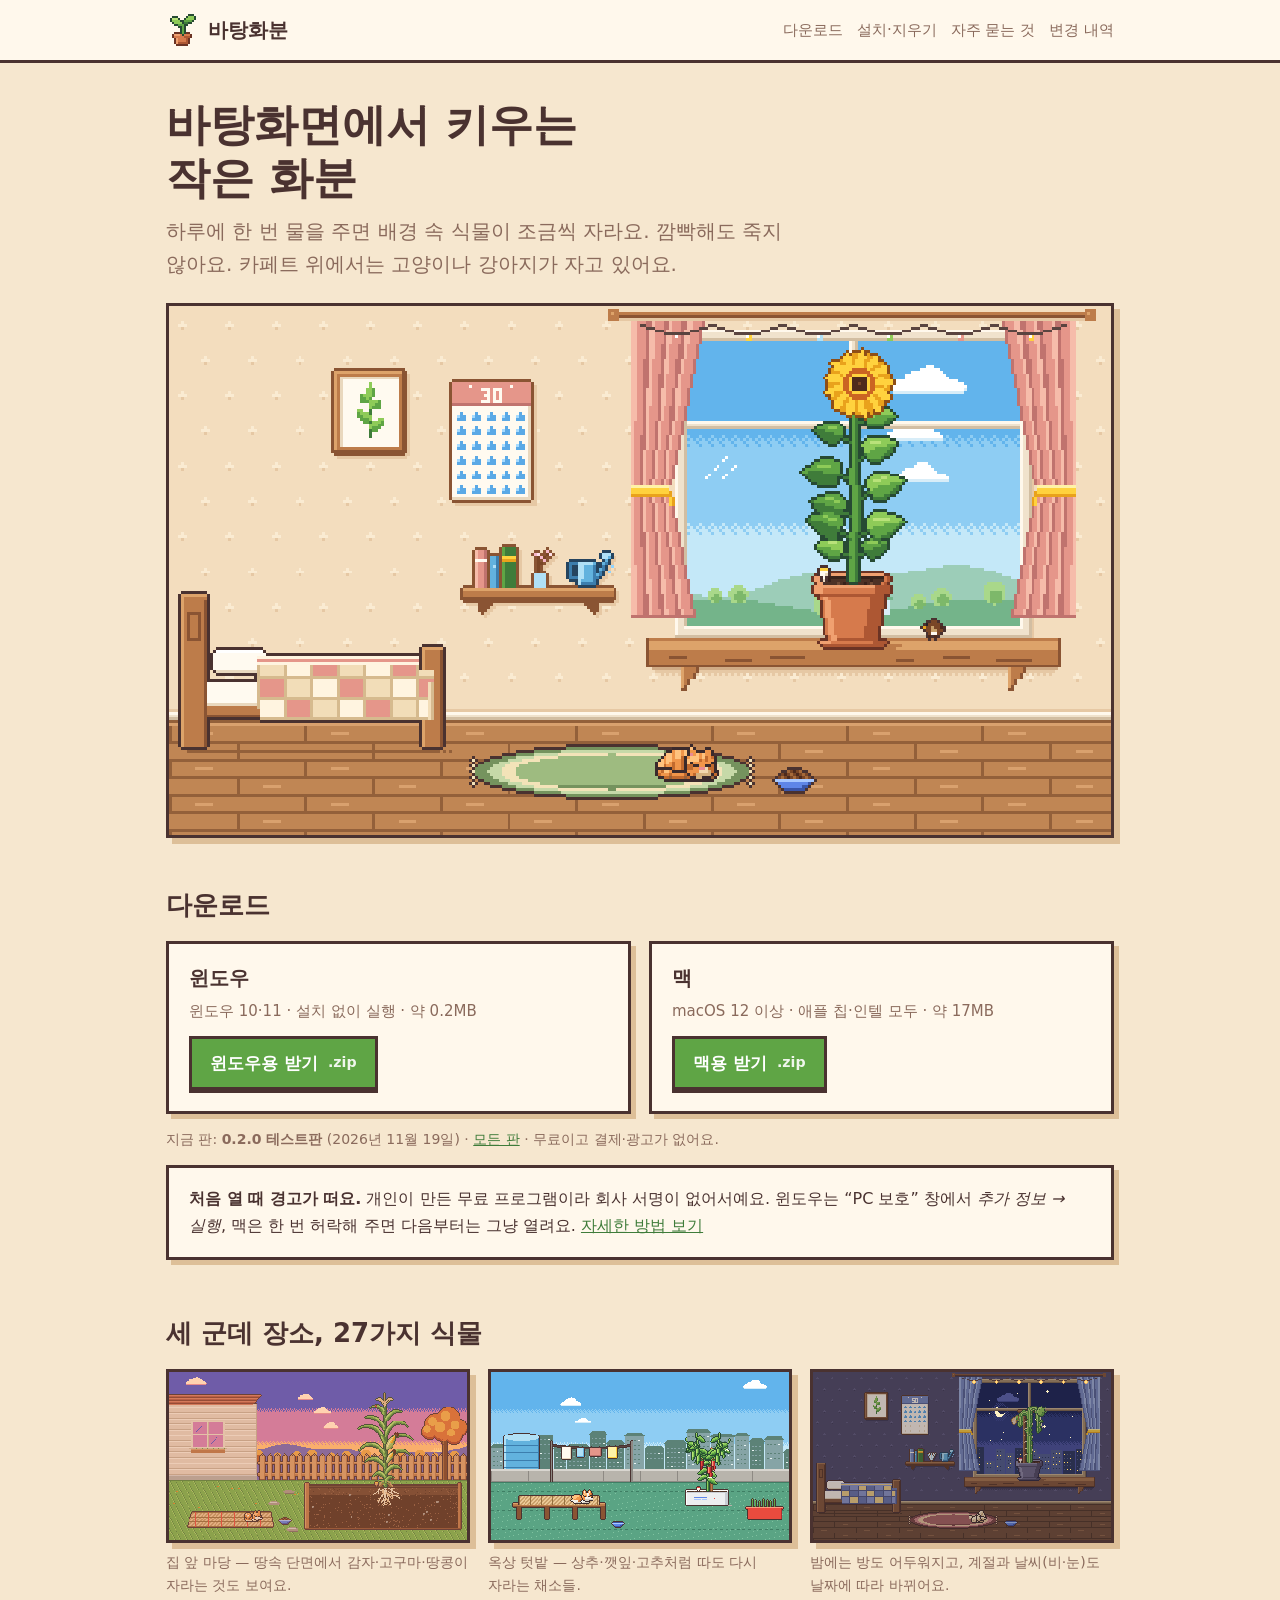
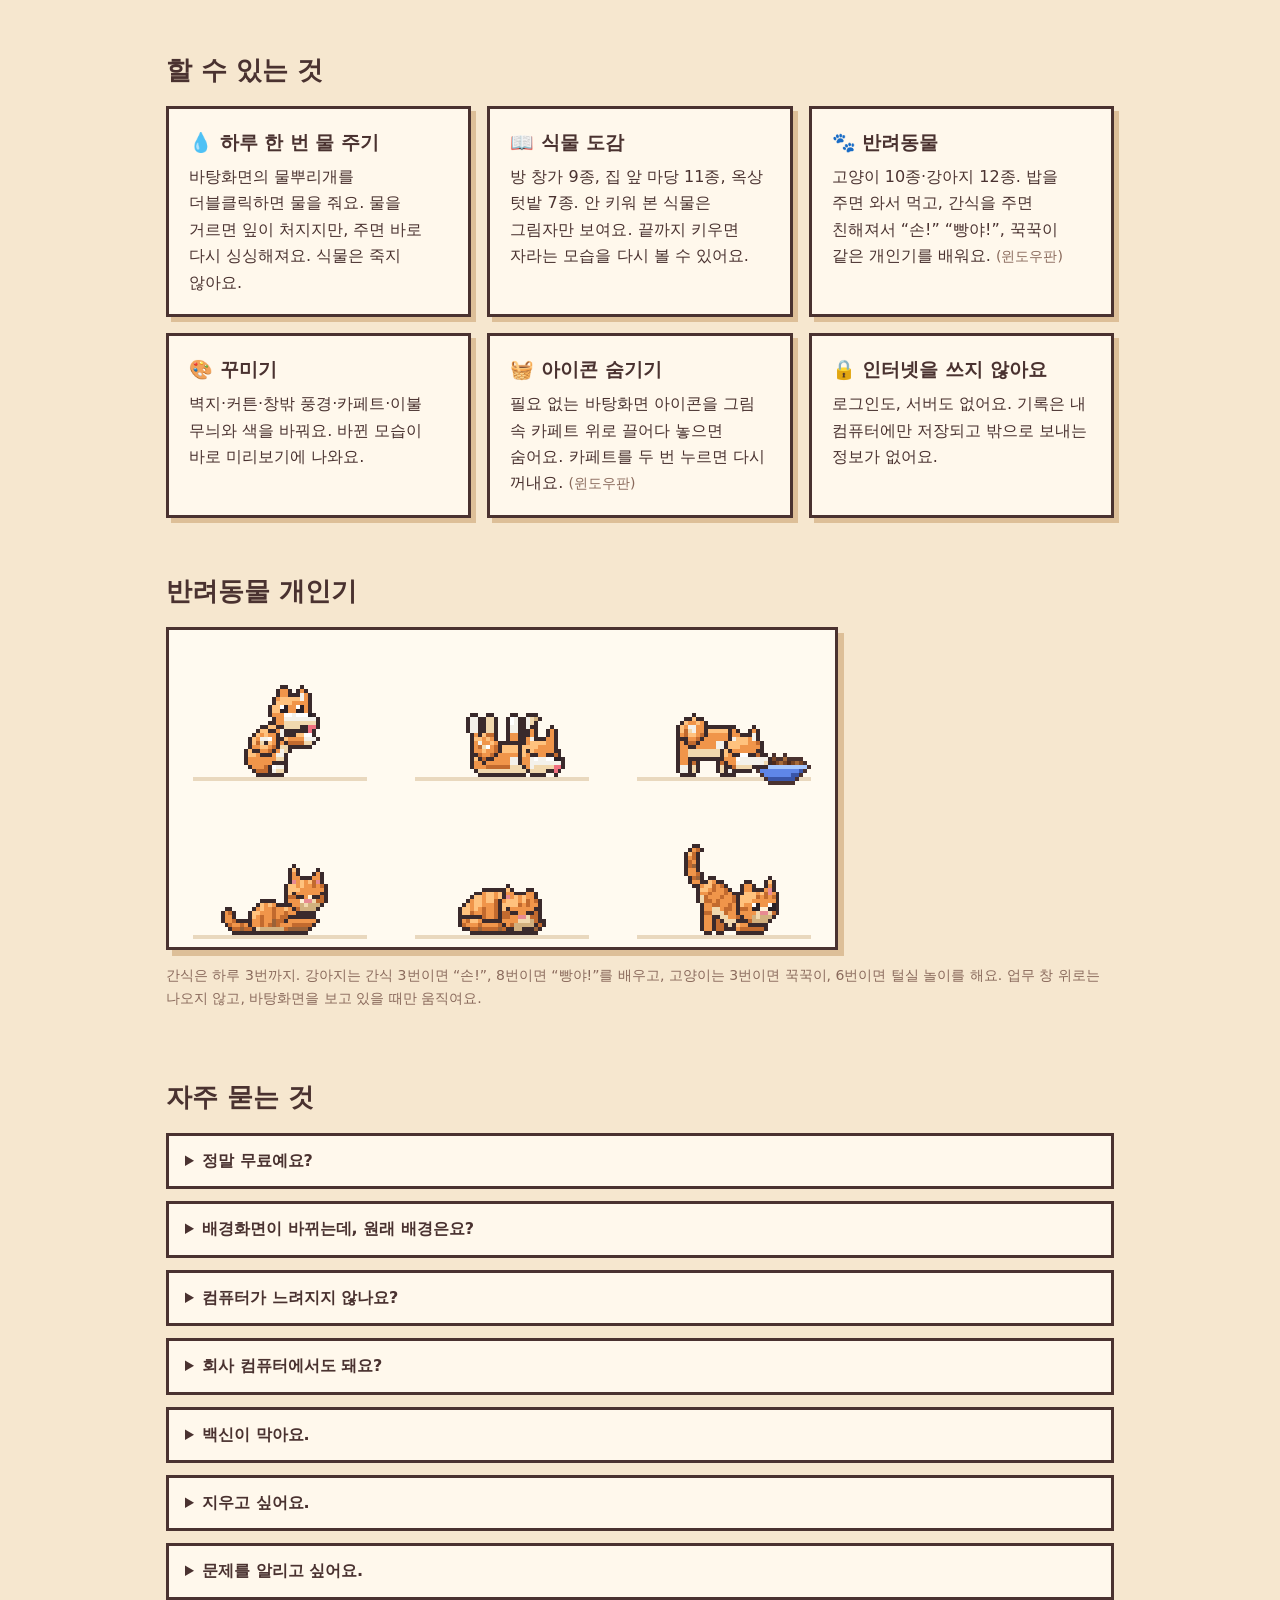
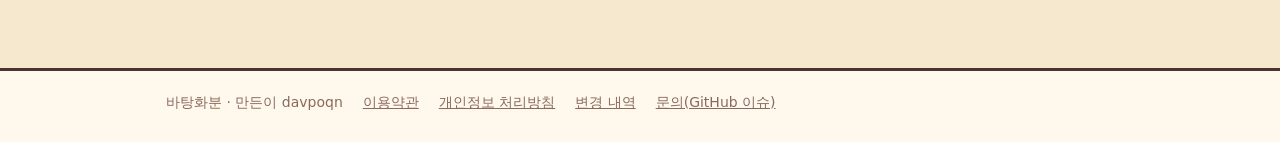
==== index.html @ d4381fed "바탕화분 소개·다운로드 페이지 0.2.0 Co-Authored-By: Claude Opus 5.5 <noreply@anthropic.com>" ====
<!doctype html>
<html lang="ko">
<head>
<meta charset="utf-8">
<meta name="viewport" content="width=device-width, initial-scale=1">
<title>바탕화분 — 바탕화면에서 키우는 작은 화분</title>
<meta name="description" content="하루 한 번 물을 주면 바탕화면 배경 속 식물이 자라요. 반려동물도 같이 살아요. 윈도우·맥, 무료, 인터넷을 쓰지 않아요.">
<meta property="og:title" content="바탕화분">
<meta property="og:description" content="바탕화면에서 키우는 작은 화분. 무료, 윈도우·맥.">
<meta property="og:image" content="https://davpoqn.github.io/hwabun/img/scene-room.png">
<link rel="icon" type="image/png" href="img/sprout.png">
<link rel="stylesheet" href="style.css">
</head>
<body>
<header class="top">
  <div class="wrap">
    <a class="brand" href="./"><img class="pixel" src="img/sprout.png" alt="" width="32" height="32">바탕화분</a>
    <nav class="links" aria-label="페이지">
      <a href="#download">다운로드</a>
      <a href="install.html">설치·지우기</a>
      <a href="#faq">자주 묻는 것</a>
      <a href="changelog.html">변경 내역</a>
    </nav>
  </div>
</header>

<main>
  <div class="wrap">
    <section class="hero">
      <h1>바탕화면에서 키우는<br>작은 화분</h1>
      <p class="lead">하루에 한 번 물을 주면 배경 속 식물이 조금씩 자라요. 깜빡해도 죽지 않아요.
        카페트 위에서는 고양이나 강아지가 자고 있어요.</p>
      <img class="shot pixel" src="img/scene-room.png" width="960" height="540"
        alt="방 창가 장면: 창턱 화분에 해바라기가 피어 있고, 카페트 위에서 치즈 고양이가 자고 있다. 옆에 밥그릇이 있다.">
    </section>

    <section id="download">
      <h2>다운로드</h2>
      <div class="downloads">
        <div class="box dl">
          <h3>윈도우</h3>
          <p>윈도우 10·11 · 설치 없이 실행 · 약 0.2MB</p>
          <a class="btn" href="https://github.com/davpoqn/hwabun/releases/latest/download/Hwabun-windows.zip">윈도우용 받기 <small>.zip</small></a>
        </div>
        <div class="box dl">
          <h3>맥</h3>
          <p>macOS 12 이상 · 애플 칩·인텔 모두 · 약 17MB</p>
          <a class="btn" href="https://github.com/davpoqn/hwabun/releases/latest/download/Hwabun-mac.zip">맥용 받기 <small>.zip</small></a>
        </div>
      </div>
      <p class="note">지금 판: <strong>0.2.0 테스트판</strong> (2026년 11월 19일) ·
        <a href="https://github.com/davpoqn/hwabun/releases">모든 판</a> ·
        무료이고 결제·광고가 없어요.</p>
      <div class="box">
        <strong>처음 열 때 경고가 떠요.</strong> 개인이 만든 무료 프로그램이라 회사 서명이 없어서예요.
        윈도우는 “PC 보호” 창에서 <em>추가 정보 → 실행</em>, 맥은 한 번 허락해 주면 다음부터는 그냥 열려요.
        <a href="install.html">자세한 방법 보기</a>
      </div>
    </section>

    <section>
      <h2>세 군데 장소, 27가지 식물</h2>
      <div class="gallery">
        <figure>
          <img class="shot pixel" src="img/scene-yard.png" width="960" height="540" loading="lazy"
            alt="집 앞 마당 장면: 저녁 하늘 아래 울타리 앞 텃밭에 옥수수가 자라고, 돗자리 옆에 시바견이 있다.">
          <figcaption>집 앞 마당 — 땅속 단면에서 감자·고구마·땅콩이 자라는 것도 보여요.</figcaption>
        </figure>
        <figure>
          <img class="shot pixel" src="img/scene-roof.png" width="960" height="540" loading="lazy"
            alt="옥상 텃밭 장면: 상자 텃밭에 고추가 열리고, 빨래가 널려 있다. 웰시 코기가 자고 있다.">
          <figcaption>옥상 텃밭 — 상추·깻잎·고추처럼 따도 다시 자라는 채소들.</figcaption>
        </figure>
        <figure>
          <img class="shot pixel" src="img/scene-night.png" width="960" height="540" loading="lazy"
            alt="밤의 방 장면: 짙은 색으로 꾸민 방 창밖에 도시 야경이 보이고, 화분의 용과가 꽃을 피웠다. 카페트 위에 푸들이 자고 있다.">
          <figcaption>밤에는 방도 어두워지고, 계절과 날씨(비·눈)도 날짜에 따라 바뀌어요.</figcaption>
        </figure>
      </div>
    </section>

    <section>
      <h2>할 수 있는 것</h2>
      <div class="features">
        <div class="box"><h3>💧 하루 한 번 물 주기</h3>
          <p>바탕화면의 물뿌리개를 더블클릭하면 물을 줘요. 물을 거르면 잎이 처지지만, 주면 바로 다시 싱싱해져요. 식물은 죽지 않아요.</p></div>
        <div class="box"><h3>📖 식물 도감</h3>
          <p>방 창가 9종, 집 앞 마당 11종, 옥상 텃밭 7종. 안 키워 본 식물은 그림자만 보여요. 끝까지 키우면 자라는 모습을 다시 볼 수 있어요.</p></div>
        <div class="box"><h3>🐾 반려동물</h3>
          <p>고양이 10종·강아지 12종. 밥을 주면 와서 먹고, 간식을 주면 친해져서 “손!” “빵야!”, 꾹꾹이 같은 개인기를 배워요. <span class="note">(윈도우판)</span></p></div>
        <div class="box"><h3>🎨 꾸미기</h3>
          <p>벽지·커튼·창밖 풍경·카페트·이불 무늬와 색을 바꿔요. 바뀐 모습이 바로 미리보기에 나와요.</p></div>
        <div class="box"><h3>🧺 아이콘 숨기기</h3>
          <p>필요 없는 바탕화면 아이콘을 그림 속 카페트 위로 끌어다 놓으면 숨어요. 카페트를 두 번 누르면 다시 꺼내요. <span class="note">(윈도우판)</span></p></div>
        <div class="box"><h3>🔒 인터넷을 쓰지 않아요</h3>
          <p>로그인도, 서버도 없어요. 기록은 내 컴퓨터에만 저장되고 밖으로 보내는 정보가 없어요.</p></div>
      </div>
    </section>

    <section>
      <h2>반려동물 개인기</h2>
      <img class="shot pixel" src="img/pets.png" width="672" height="320" loading="lazy" style="max-width:672px"
        alt="반려동물 자세 모음: 시바견이 앞발을 내밀고(손), 벌러덩 누워 있고(빵야), 밥그릇에서 밥을 먹는다. 치즈 고양이가 꾹꾹이를 하고, 동그랗게 자고, 기지개를 켠다.">
      <p class="note">간식은 하루 3번까지. 강아지는 간식 3번이면 “손!”, 8번이면 “빵야!”를 배우고, 고양이는 3번이면 꾹꾹이, 6번이면 털실 놀이를 해요.
        업무 창 위로는 나오지 않고, 바탕화면을 보고 있을 때만 움직여요.</p>
    </section>

    <section id="faq">
      <h2>자주 묻는 것</h2>
      <details><summary>정말 무료예요?</summary>
        <p>네. 결제도 광고도 없어요. 개인이 취미로 만든 테스트판이에요.</p></details>
      <details><summary>배경화면이 바뀌는데, 원래 배경은요?</summary>
        <p>처음 바꿀 때 원래 배경을 저장해 둬요. 메뉴의 “원래 배경화면으로 되돌리기”나 “완전히 지우기”를 누르면 그대로 돌아가요.
          그사이 직접 다른 배경으로 바꿨다면 그 선택은 덮어쓰지 않아요.</p></details>
      <details><summary>컴퓨터가 느려지지 않나요?</summary>
        <p>평소에는 그림을 다시 그릴 때만 잠깐 일하고 쉬어요(윈도우에서 CPU 0~0.2%, 메모리 약 80MB로 확인).</p></details>
      <details><summary>회사 컴퓨터에서도 돼요?</summary>
        <p>배경화면 바꾸기가 막힌 PC에서는 배경 대신 화분만 보이는 작은 창으로 키울 수 있어요. 회사 규칙상 개인 프로그램 설치가 안 된다면 쓰지 말아 주세요.</p></details>
      <details><summary>백신이 막아요.</summary>
        <p>서명이 없는 새 프로그램이라 잘못 잡힐 수 있어요. 받은 파일이 이 페이지의 GitHub 주소에서 온 것인지 확인해 주세요.
          백신의 실시간 보호를 끄라고 안내하지는 않아요. 걱정되면 쓰지 않는 쪽이 안전해요.</p></details>
      <details><summary>지우고 싶어요.</summary>
        <p>메뉴의 “완전히 지우기”를 먼저 누른 다음 프로그램 파일을 지워 주세요. <a href="install.html#remove">지우는 법</a></p></details>
      <details><summary>문제를 알리고 싶어요.</summary>
        <p><a href="https://github.com/davpoqn/hwabun/issues">GitHub 이슈</a>에 남겨 주세요(GitHub 계정이 필요해요).
          이슈는 누구나 볼 수 있으니 이름·연락처 같은 개인 정보는 적지 말아 주세요.</p></details>
    </section>
  </div>
</main>

<footer class="bottom">
  <div class="wrap">
    <span>바탕화분 · 만든이 davpoqn</span>
    <a href="terms.html">이용약관</a>
    <a href="privacy.html">개인정보 처리방침</a>
    <a href="changelog.html">변경 내역</a>
    <a href="https://github.com/davpoqn/hwabun/issues">문의(GitHub 이슈)</a>
  </div>
</footer>
</body>
</html>
---- style.css ----
/* 바탕화분 소개 페이지. 앱과 같은 따뜻한 색, 픽셀 그림은 흐리지 않게. */
:root {
  --bg: #f6e7cf;
  --card: #fff8ec;
  --ink: #4a3230;
  --sub: #8a6a5c;
  --line: #ddbf98;
  --green: #5fa545;
  --green-dark: #3f7c3a;
  --green-hi: #8ecb58;
  --rose: #c0736e;
  --sel: #ffe9b0;
}

* { box-sizing: border-box; }

html { -webkit-text-size-adjust: 100%; }

body {
  margin: 0;
  background: var(--bg);
  color: var(--ink);
  font-family: "Pretendard", "Apple SD Gothic Neo", "Malgun Gothic", "Noto Sans KR", system-ui, sans-serif;
  font-size: 16px;
  line-height: 1.65;
  word-break: keep-all;
  overflow-wrap: anywhere;
}

img.pixel { image-rendering: pixelated; image-rendering: crisp-edges; }

a { color: var(--green-dark); }
a:hover { color: var(--ink); }

.wrap { max-width: 980px; margin: 0 auto; padding: 0 16px; }

/* 위쪽 막대 */
header.top {
  border-bottom: 3px solid var(--ink);
  background: var(--card);
}
header.top .wrap { display: flex; align-items: center; gap: 16px; min-height: 60px; flex-wrap: wrap; }
.brand { display: flex; align-items: center; gap: 10px; font-weight: 800; font-size: 20px; color: var(--ink); text-decoration: none; }
.brand img { width: 32px; height: 32px; }
nav.links { margin-left: auto; display: flex; gap: 14px; flex-wrap: wrap; font-size: 15px; }
nav.links a { color: var(--sub); text-decoration: none; }
nav.links a:hover, nav.links a[aria-current="page"] { color: var(--ink); text-decoration: underline; }

/* 첫 화면 */
.hero { padding: 36px 0 20px; }
.hero h1 { font-size: clamp(30px, 6vw, 44px); line-height: 1.2; margin: 0 0 10px; }
.hero p.lead { font-size: clamp(17px, 2.6vw, 20px); color: var(--sub); margin: 0 0 22px; max-width: 640px; }
.shot {
  display: block; width: 100%; height: auto;
  border: 3px solid var(--ink); background: var(--card);
  box-shadow: 6px 6px 0 var(--line);
}

/* 픽셀 상자와 버튼 */
.box {
  background: var(--card);
  border: 3px solid var(--ink);
  box-shadow: 5px 5px 0 var(--line);
  padding: 18px 20px;
}
.btn {
  display: inline-flex; align-items: center; gap: 10px;
  background: var(--green); color: #fff; text-decoration: none; font-weight: 800;
  border: 3px solid var(--ink); border-bottom-width: 6px;
  padding: 10px 18px; font-size: 17px;
}
.btn:hover { background: var(--green-hi); color: #fff; }
.btn:active { border-bottom-width: 3px; transform: translateY(3px); }
.btn.alt { background: var(--card); color: var(--ink); }
.btn.alt:hover { background: #fff; color: var(--ink); }
.btn small { font-weight: 600; opacity: .9; }

/* 다운로드 */
.downloads { display: grid; grid-template-columns: repeat(auto-fit, minmax(260px, 1fr)); gap: 18px; margin: 8px 0 6px; }
.dl h3 { margin: 0 0 4px; font-size: 20px; }
.dl p { margin: 0 0 12px; color: var(--sub); font-size: 15px; }
.note { font-size: 14px; color: var(--sub); }

section { padding: 26px 0; }
section h2 { font-size: 26px; margin: 0 0 14px; }
section h3 { font-size: 19px; margin: 18px 0 6px; }

/* 기능 */
.features { display: grid; grid-template-columns: repeat(auto-fit, minmax(240px, 1fr)); gap: 16px; }
.features .box h3 { margin-top: 0; }
.features .box p { margin: 0; color: var(--ink); }

.gallery { display: grid; grid-template-columns: repeat(auto-fit, minmax(280px, 1fr)); gap: 18px; }
.gallery figure { margin: 0; }
.gallery figcaption { font-size: 14px; color: var(--sub); margin-top: 8px; }

/* 문답 */
details { background: var(--card); border: 3px solid var(--ink); padding: 12px 16px; margin: 0 0 12px; }
details summary { cursor: pointer; font-weight: 700; }
details p, details ul, details ol { margin: 10px 0 0; }

/* 글 페이지(약관 등) */
.doc { padding: 30px 0 10px; }
.doc h1 { font-size: 32px; margin: 0 0 4px; }
.doc .meta { color: var(--sub); margin: 0 0 24px; }
.doc h2 { font-size: 21px; margin: 28px 0 8px; }
.doc ol, .doc ul { padding-left: 1.3em; }
.doc li { margin: 4px 0; }
code, kbd { font-family: ui-monospace, Consolas, "D2Coding", monospace; background: #fff; border: 1px solid var(--line); padding: 1px 5px; font-size: 14px; }
pre { background: #fff; border: 2px solid var(--line); padding: 10px 12px; overflow-x: auto; }
pre code { border: 0; padding: 0; }

table { border-collapse: collapse; width: 100%; background: var(--card); }
th, td { border: 2px solid var(--line); padding: 8px 10px; text-align: left; vertical-align: top; }
th { background: var(--sel); }
.table-scroll { overflow-x: auto; }

/* 아래 */
footer.bottom { border-top: 3px solid var(--ink); background: var(--card); margin-top: 30px; padding: 20px 0 28px; font-size: 14px; color: var(--sub); }
footer.bottom .wrap { display: flex; flex-wrap: wrap; gap: 8px 20px; align-items: center; }
footer.bottom a { color: var(--sub); }

@media (max-width: 560px) {
  header.top .wrap { padding-top: 8px; padding-bottom: 8px; }
  nav.links { margin-left: 0; gap: 10px; }
  .btn { width: 100%; justify-content: center; }
}
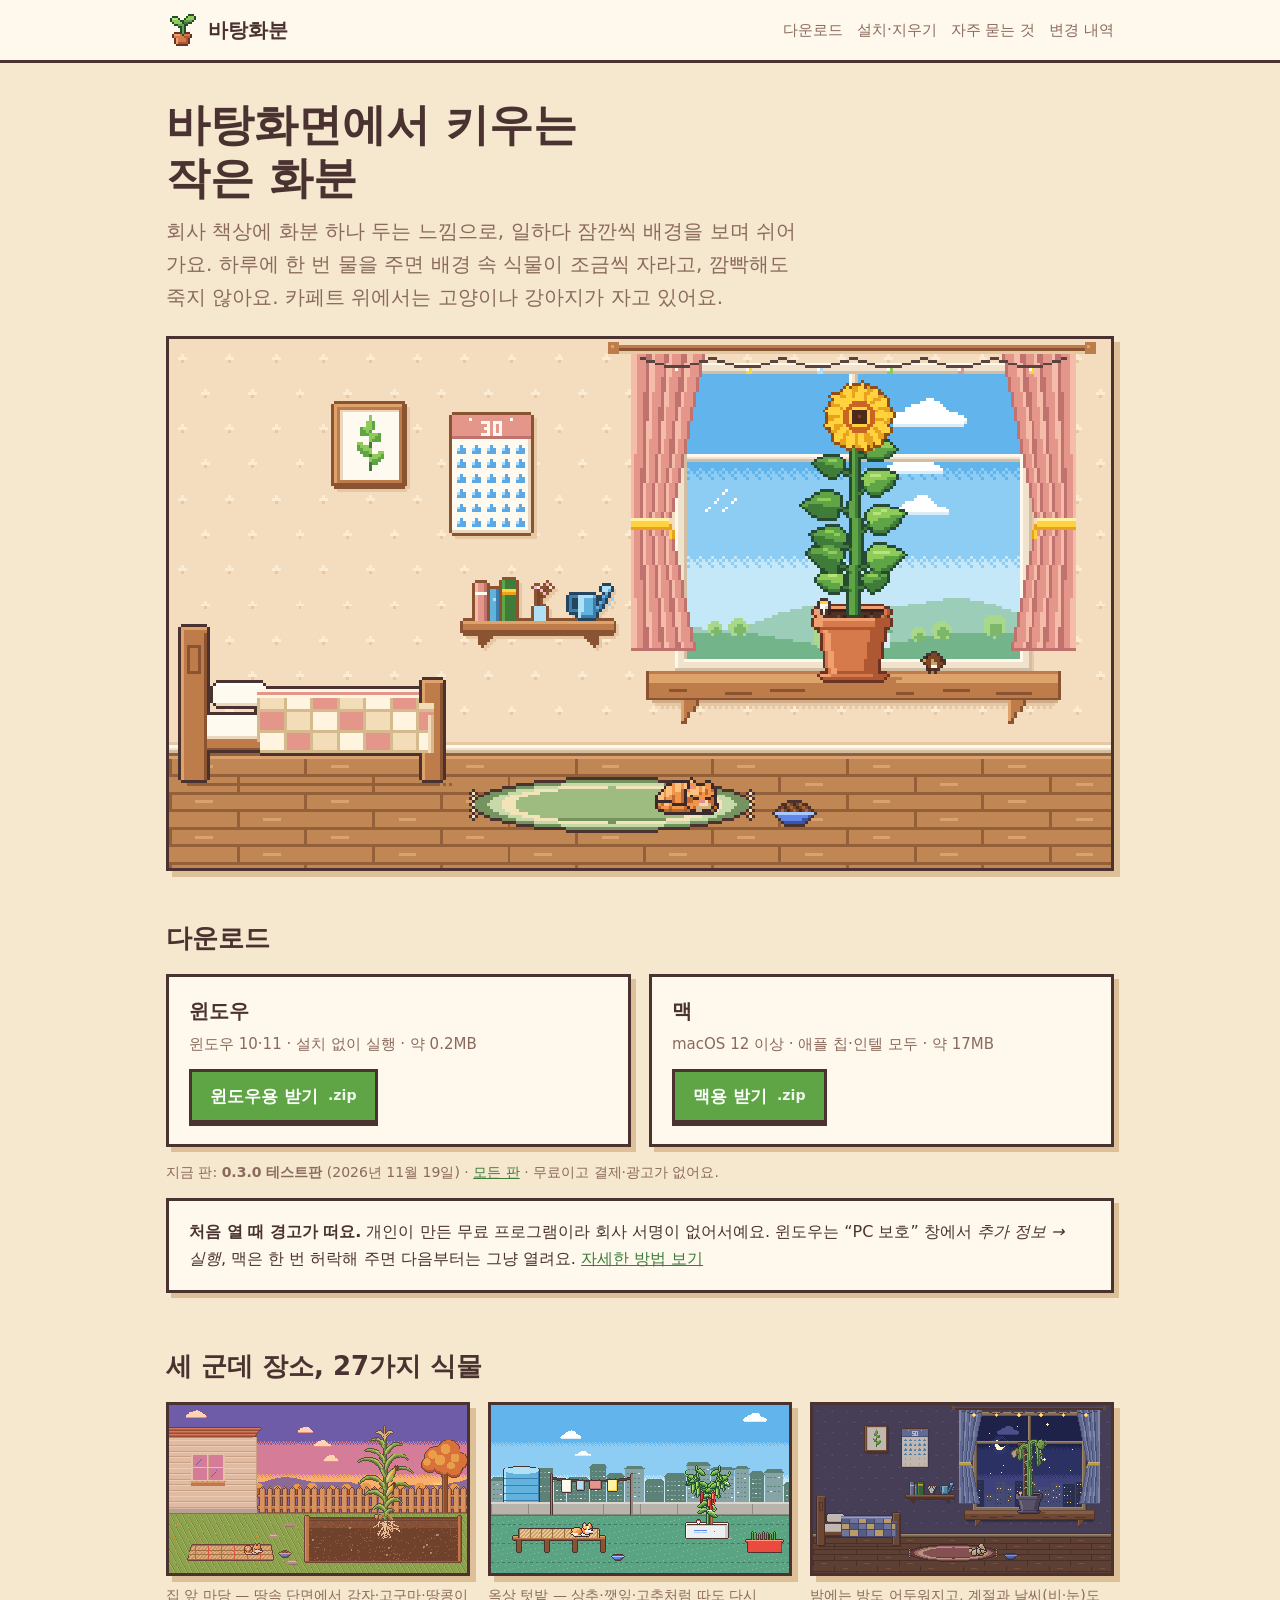
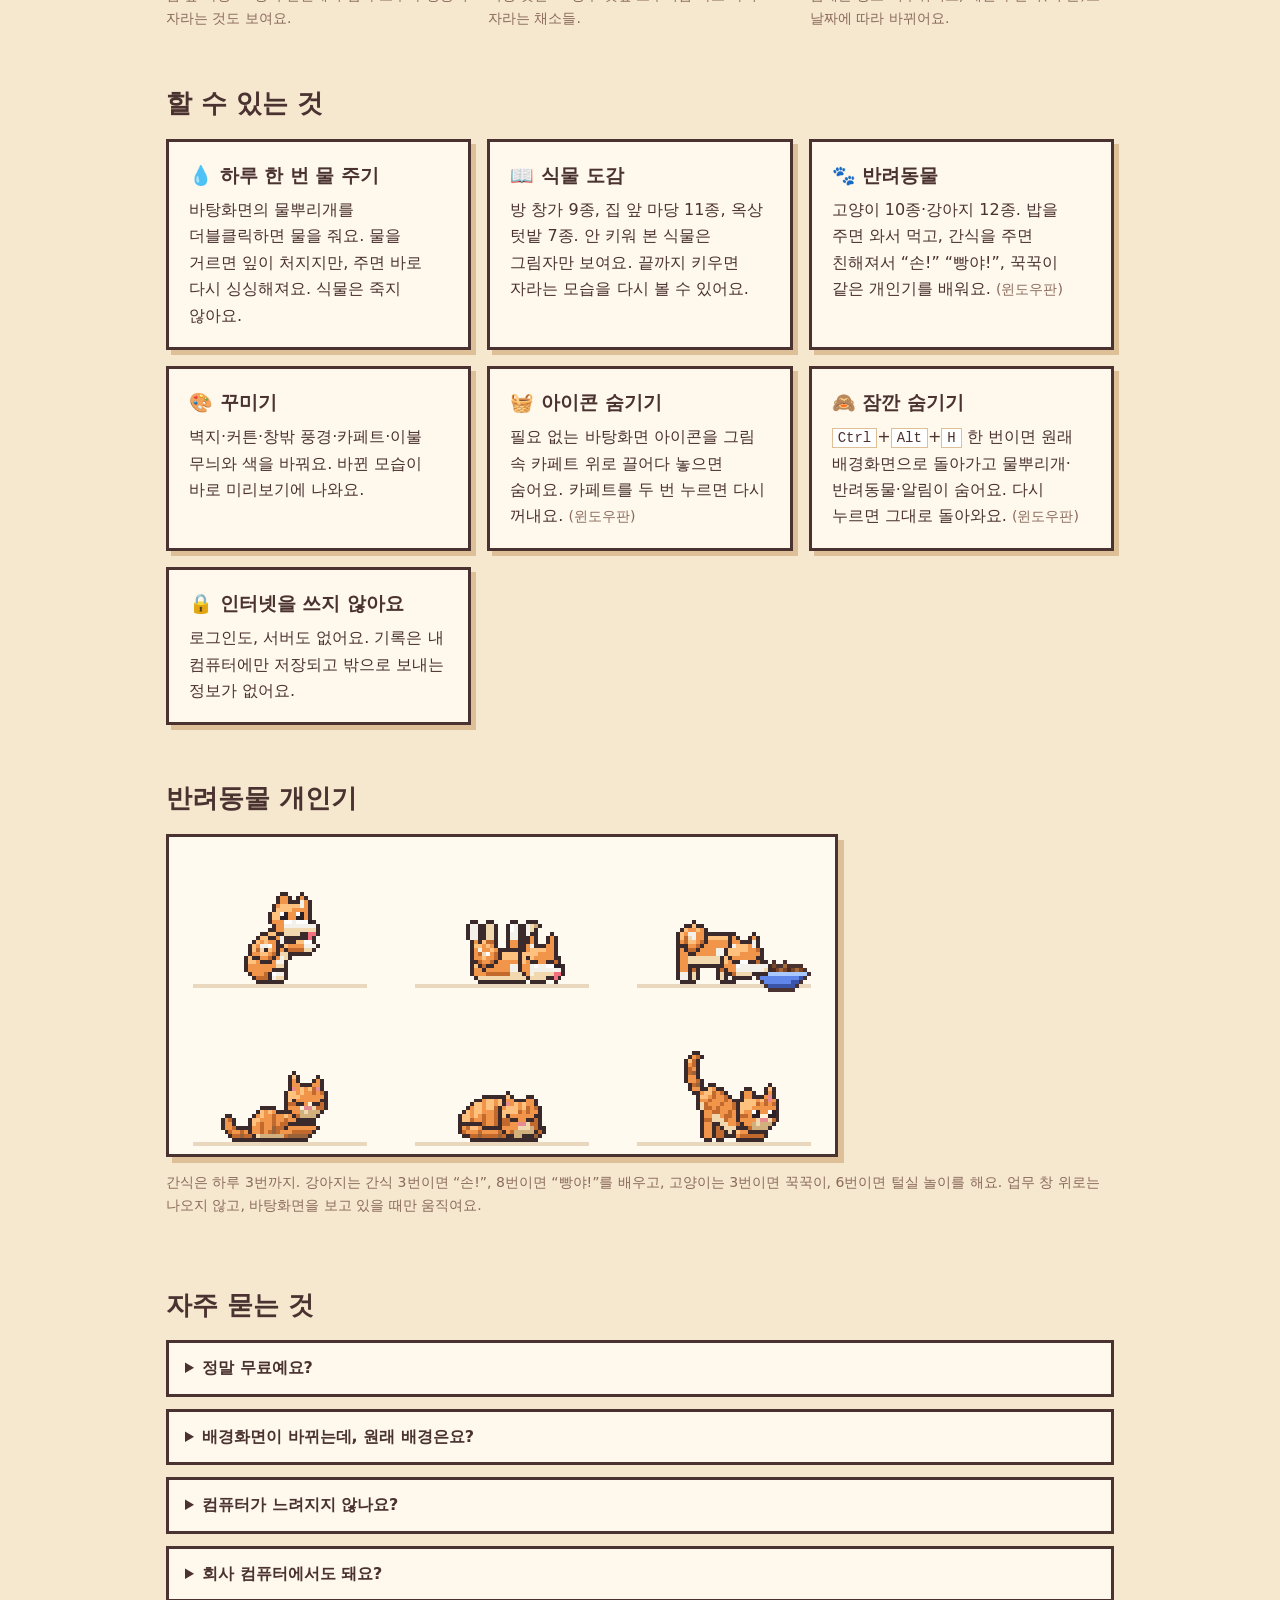
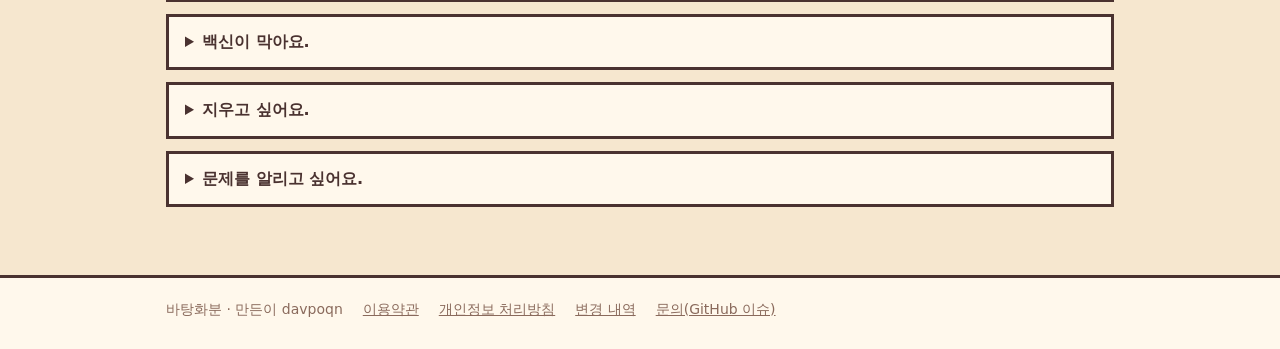
==== commit 0e6a4971: "0.3.0 테스트판: 잠깐 숨기기, 탭 세 개, 창문 열기" ====
--- a/index.html
+++ b/index.html
@@ -28,7 +28,8 @@
   <div class="wrap">
     <section class="hero">
       <h1>바탕화면에서 키우는<br>작은 화분</h1>
-      <p class="lead">하루에 한 번 물을 주면 배경 속 식물이 조금씩 자라요. 깜빡해도 죽지 않아요.
+      <p class="lead">회사 책상에 화분 하나 두는 느낌으로, 일하다 잠깐씩 배경을 보며 쉬어 가요.
+        하루에 한 번 물을 주면 배경 속 식물이 조금씩 자라고, 깜빡해도 죽지 않아요.
         카페트 위에서는 고양이나 강아지가 자고 있어요.</p>
       <img class="shot pixel" src="img/scene-room.png" width="960" height="540"
         alt="방 창가 장면: 창턱 화분에 해바라기가 피어 있고, 카페트 위에서 치즈 고양이가 자고 있다. 옆에 밥그릇이 있다.">
@@ -48,7 +49,7 @@
           <a class="btn" href="https://github.com/davpoqn/hwabun/releases/latest/download/Hwabun-mac.zip">맥용 받기 <small>.zip</small></a>
         </div>
       </div>
-      <p class="note">지금 판: <strong>0.2.0 테스트판</strong> (2026년 11월 19일) ·
+      <p class="note">지금 판: <strong>0.3.0 테스트판</strong> (2026년 11월 19일) ·
         <a href="https://github.com/davpoqn/hwabun/releases">모든 판</a> ·
         무료이고 결제·광고가 없어요.</p>
       <div class="box">
@@ -92,6 +93,8 @@
           <p>벽지·커튼·창밖 풍경·카페트·이불 무늬와 색을 바꿔요. 바뀐 모습이 바로 미리보기에 나와요.</p></div>
         <div class="box"><h3>🧺 아이콘 숨기기</h3>
           <p>필요 없는 바탕화면 아이콘을 그림 속 카페트 위로 끌어다 놓으면 숨어요. 카페트를 두 번 누르면 다시 꺼내요. <span class="note">(윈도우판)</span></p></div>
+        <div class="box"><h3>🙈 잠깐 숨기기</h3>
+          <p><kbd>Ctrl</kbd>+<kbd>Alt</kbd>+<kbd>H</kbd> 한 번이면 원래 배경화면으로 돌아가고 물뿌리개·반려동물·알림이 숨어요. 다시 누르면 그대로 돌아와요. <span class="note">(윈도우판)</span></p></div>
         <div class="box"><h3>🔒 인터넷을 쓰지 않아요</h3>
           <p>로그인도, 서버도 없어요. 기록은 내 컴퓨터에만 저장되고 밖으로 보내는 정보가 없어요.</p></div>
       </div>
@@ -115,7 +118,8 @@
       <details><summary>컴퓨터가 느려지지 않나요?</summary>
         <p>평소에는 그림을 다시 그릴 때만 잠깐 일하고 쉬어요(윈도우에서 CPU 0~0.2%, 메모리 약 80MB로 확인).</p></details>
       <details><summary>회사 컴퓨터에서도 돼요?</summary>
-        <p>배경화면 바꾸기가 막힌 PC에서는 배경 대신 화분만 보이는 작은 창으로 키울 수 있어요. 회사 규칙상 개인 프로그램 설치가 안 된다면 쓰지 말아 주세요.</p></details>
+        <p>배경이 눈치 보일 땐 <kbd>Ctrl</kbd>+<kbd>Alt</kbd>+<kbd>H</kbd>로 잠깐 원래 배경화면으로 돌려 둘 수 있어요(윈도우판, 단축키는 바꿀 수 있어요).
+          배경화면 바꾸기가 막힌 PC에서는 배경 대신 화분만 보이는 작은 창으로 키울 수 있어요. 회사 규칙상 개인 프로그램 설치가 안 된다면 쓰지 말아 주세요.</p></details>
       <details><summary>백신이 막아요.</summary>
         <p>서명이 없는 새 프로그램이라 잘못 잡힐 수 있어요. 받은 파일이 이 페이지의 GitHub 주소에서 온 것인지 확인해 주세요.
           백신의 실시간 보호를 끄라고 안내하지는 않아요. 걱정되면 쓰지 않는 쪽이 안전해요.</p></details>
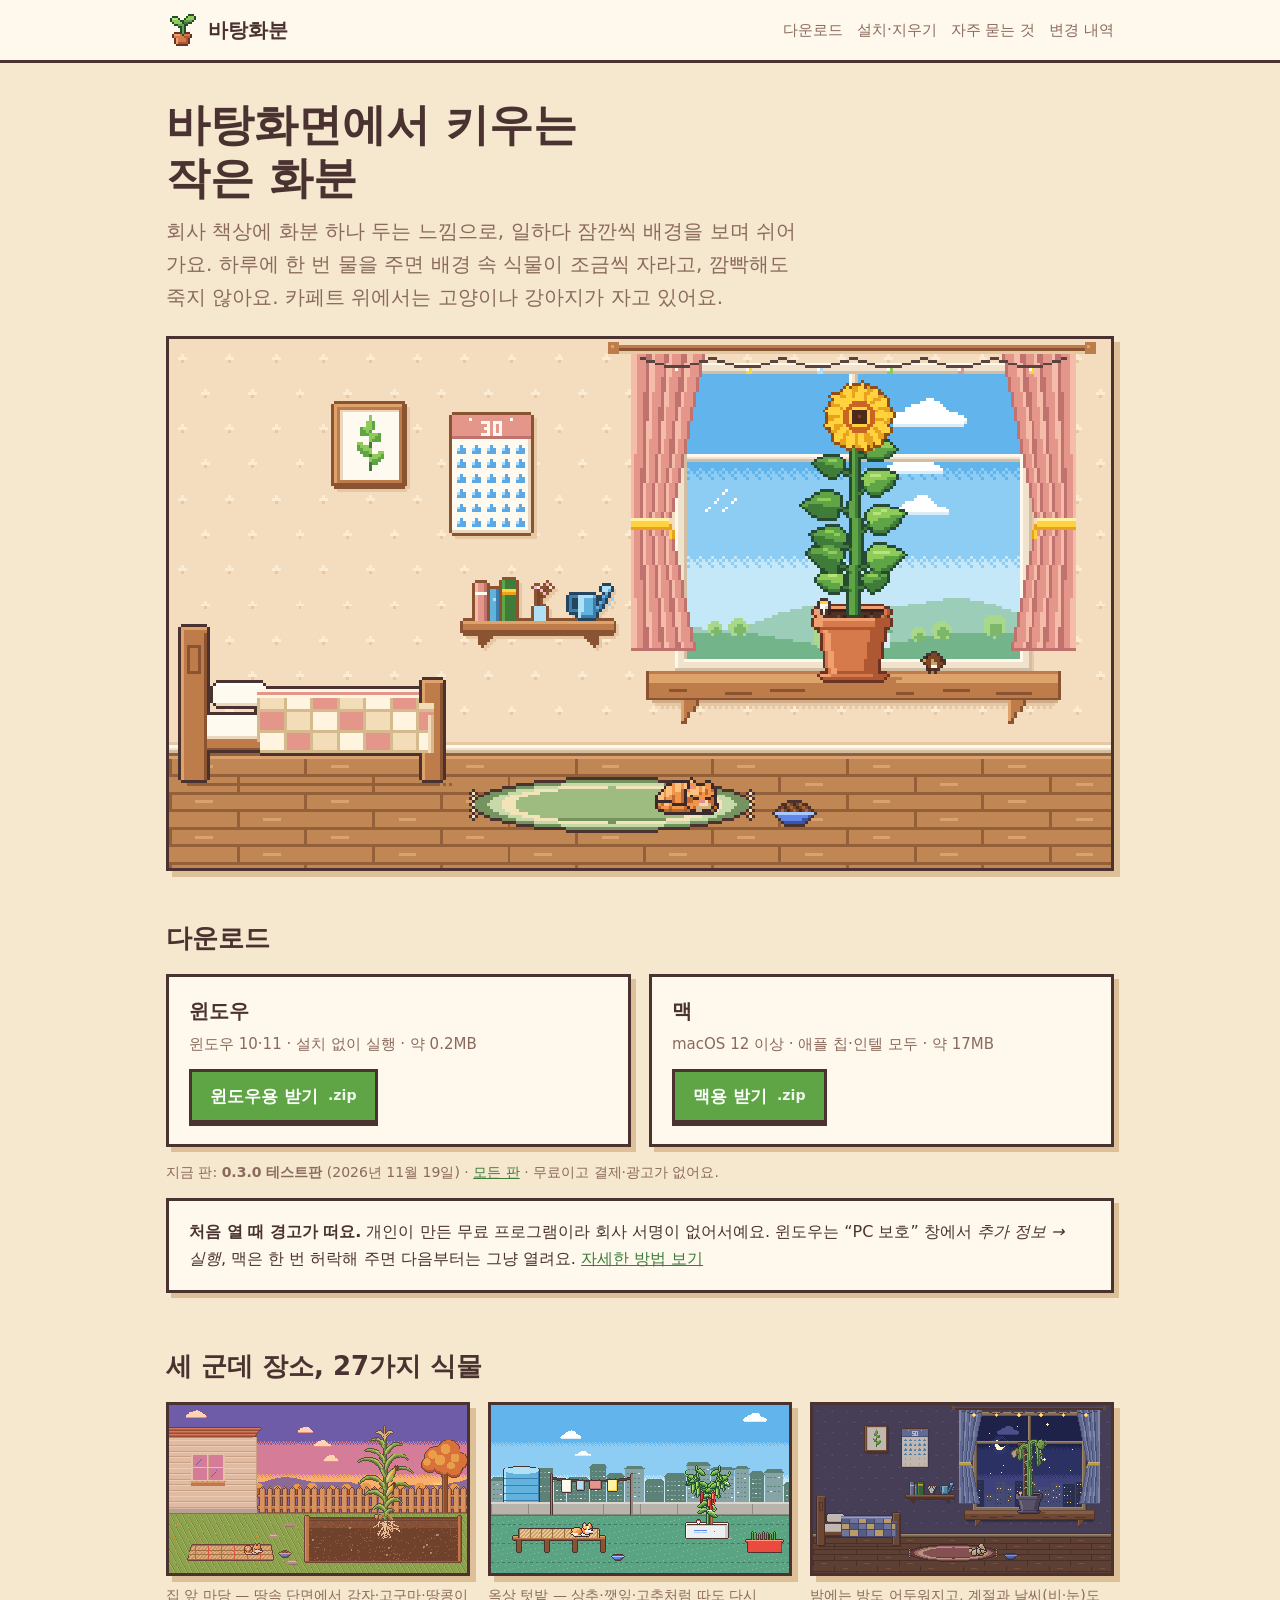
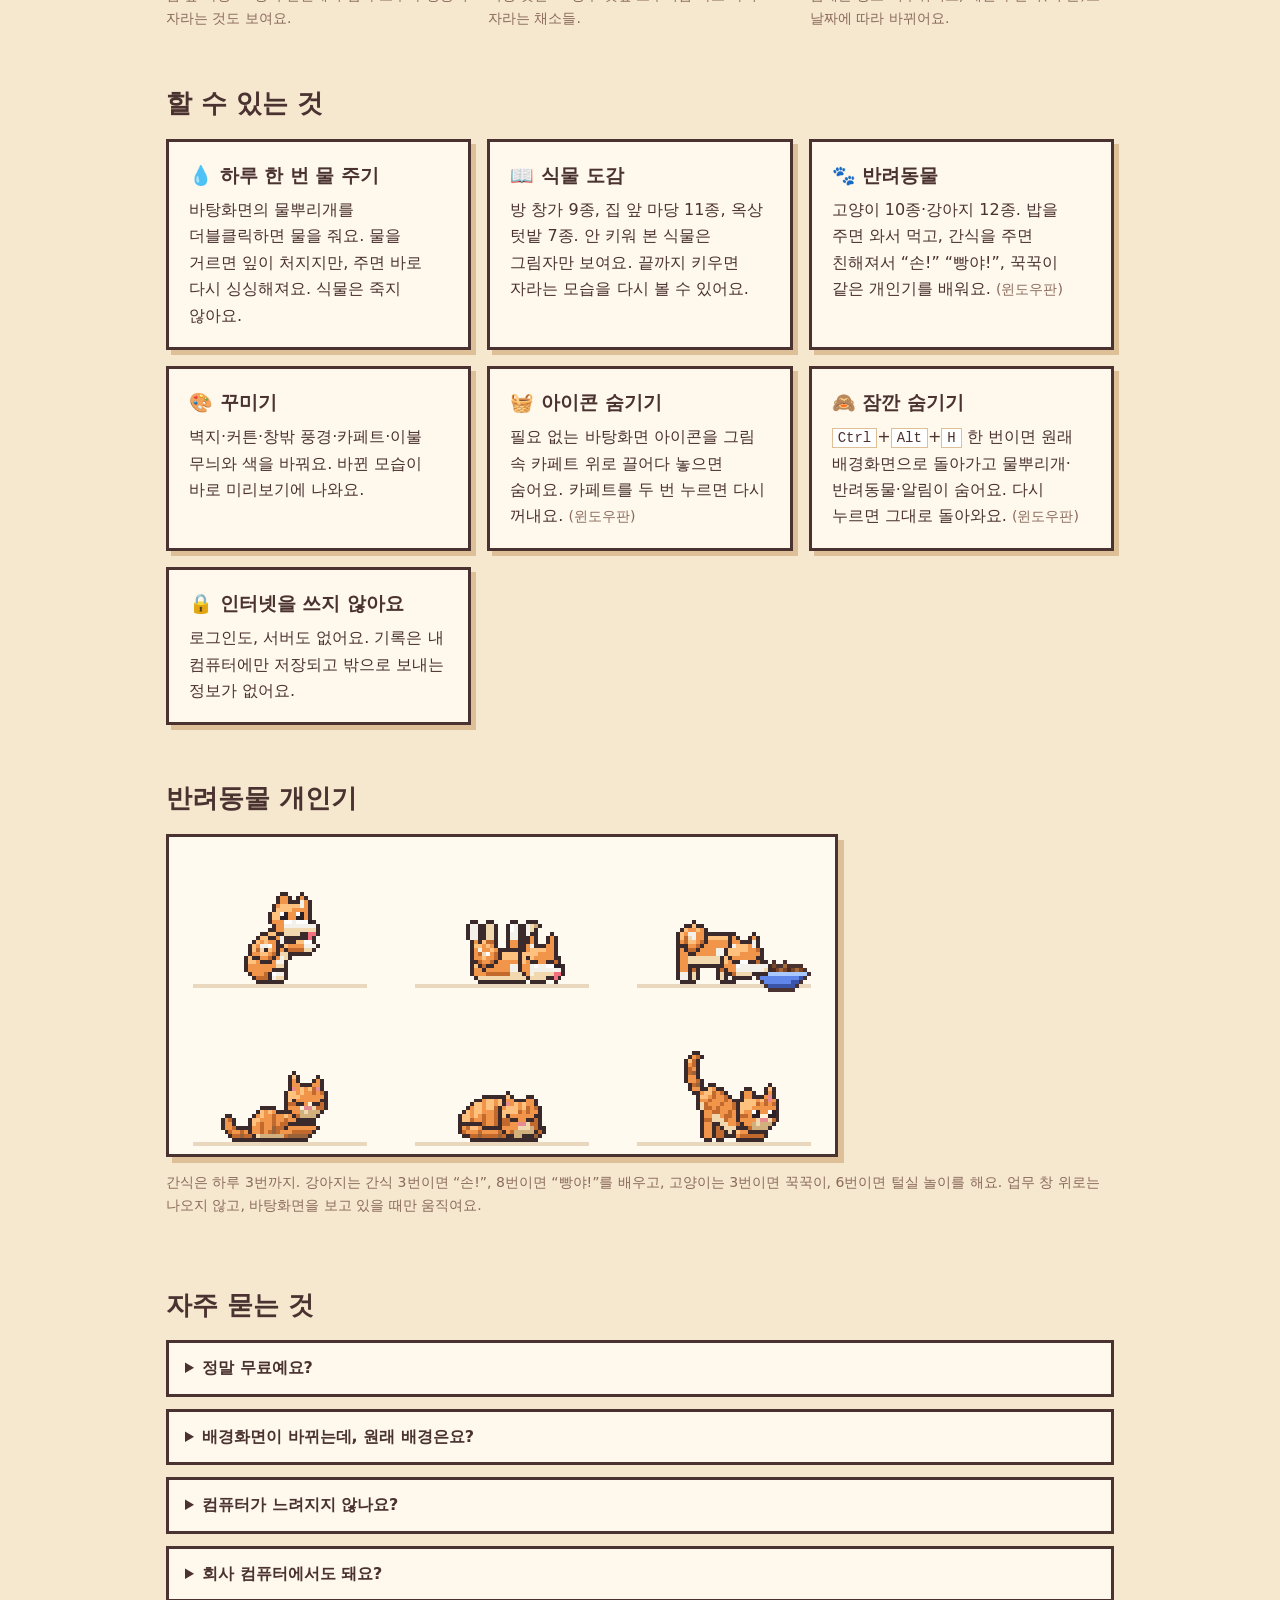
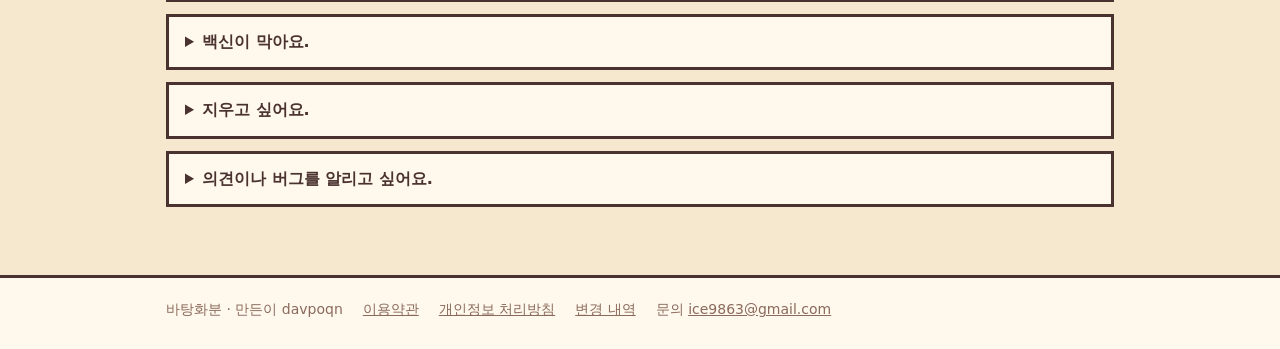
==== commit 02b434ae: "문의는 메일로 (GitHub 이슈 대신)" ====
--- a/index.html
+++ b/index.html
@@ -10,6 +10,7 @@
 <meta property="og:image" content="https://davpoqn.github.io/hwabun/img/scene-room.png">
 <link rel="icon" type="image/png" href="img/sprout.png">
 <link rel="stylesheet" href="style.css">
+<script src="mail.js" defer></script>
 </head>
 <body>
 <header class="top">
@@ -125,9 +126,10 @@
           백신의 실시간 보호를 끄라고 안내하지는 않아요. 걱정되면 쓰지 않는 쪽이 안전해요.</p></details>
       <details><summary>지우고 싶어요.</summary>
         <p>메뉴의 “완전히 지우기”를 먼저 누른 다음 프로그램 파일을 지워 주세요. <a href="install.html#remove">지우는 법</a></p></details>
-      <details><summary>문제를 알리고 싶어요.</summary>
-        <p><a href="https://github.com/davpoqn/hwabun/issues">GitHub 이슈</a>에 남겨 주세요(GitHub 계정이 필요해요).
-          이슈는 누구나 볼 수 있으니 이름·연락처 같은 개인 정보는 적지 말아 주세요.</p></details>
+      <details><summary>의견이나 버그를 알리고 싶어요.</summary>
+        <p>메일로 보내 주세요: <a href="privacy.html#contact" data-mail="show">ice9863 (골뱅이) gmail.com</a>
+          의견, 바라는 점, 고쳐야 할 점, 버그 모두 좋아요. 버그라면 어떤 일이 있었는지 한두 줄과 화면 캡처,
+          있으면 <code>error.log</code>(<a href="install.html#data">기록 폴더</a>에 있어요)를 같이 보내 주시면 고치기 쉬워요.</p></details>
     </section>
   </div>
 </main>
@@ -138,7 +140,7 @@
     <a href="terms.html">이용약관</a>
     <a href="privacy.html">개인정보 처리방침</a>
     <a href="changelog.html">변경 내역</a>
-    <a href="https://github.com/davpoqn/hwabun/issues">문의(GitHub 이슈)</a>
+    <span>문의 <a href="privacy.html#contact" data-mail="show">ice9863 (골뱅이) gmail.com</a></span>
   </div>
 </footer>
 </body>
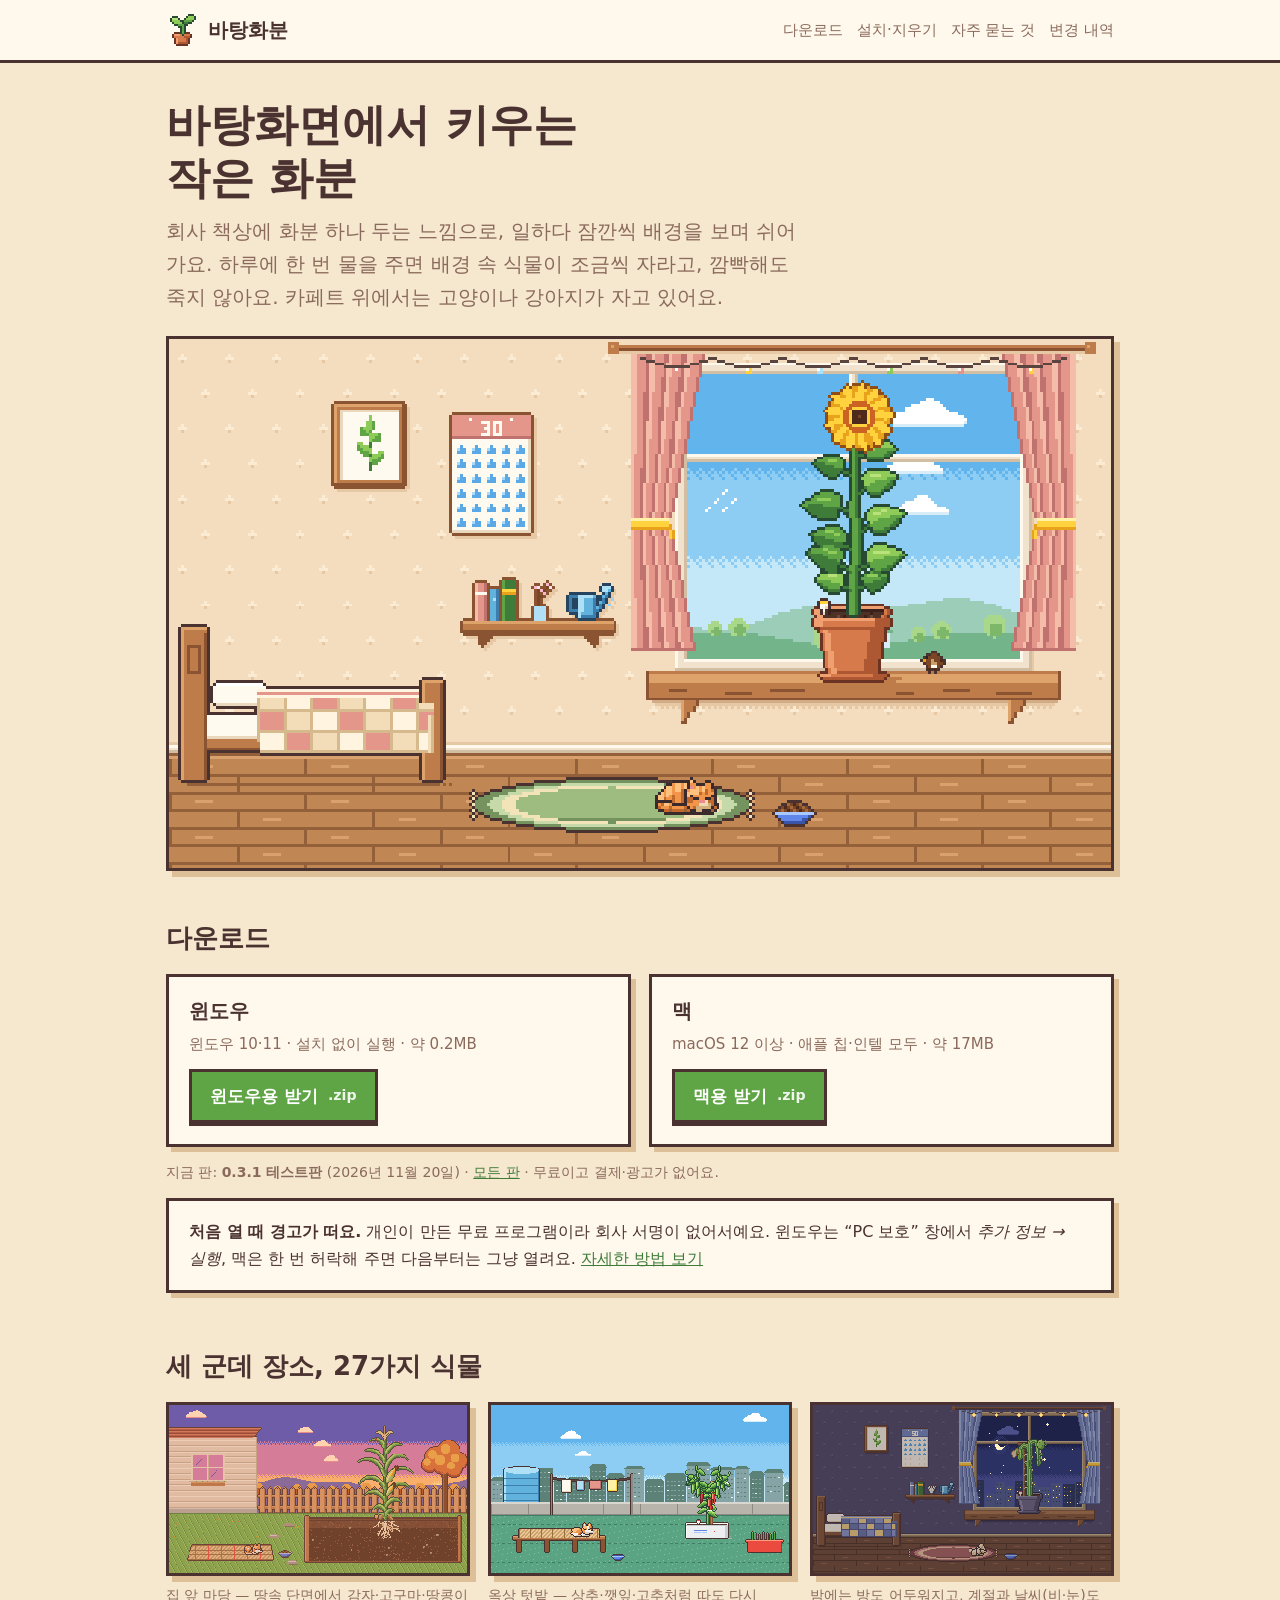
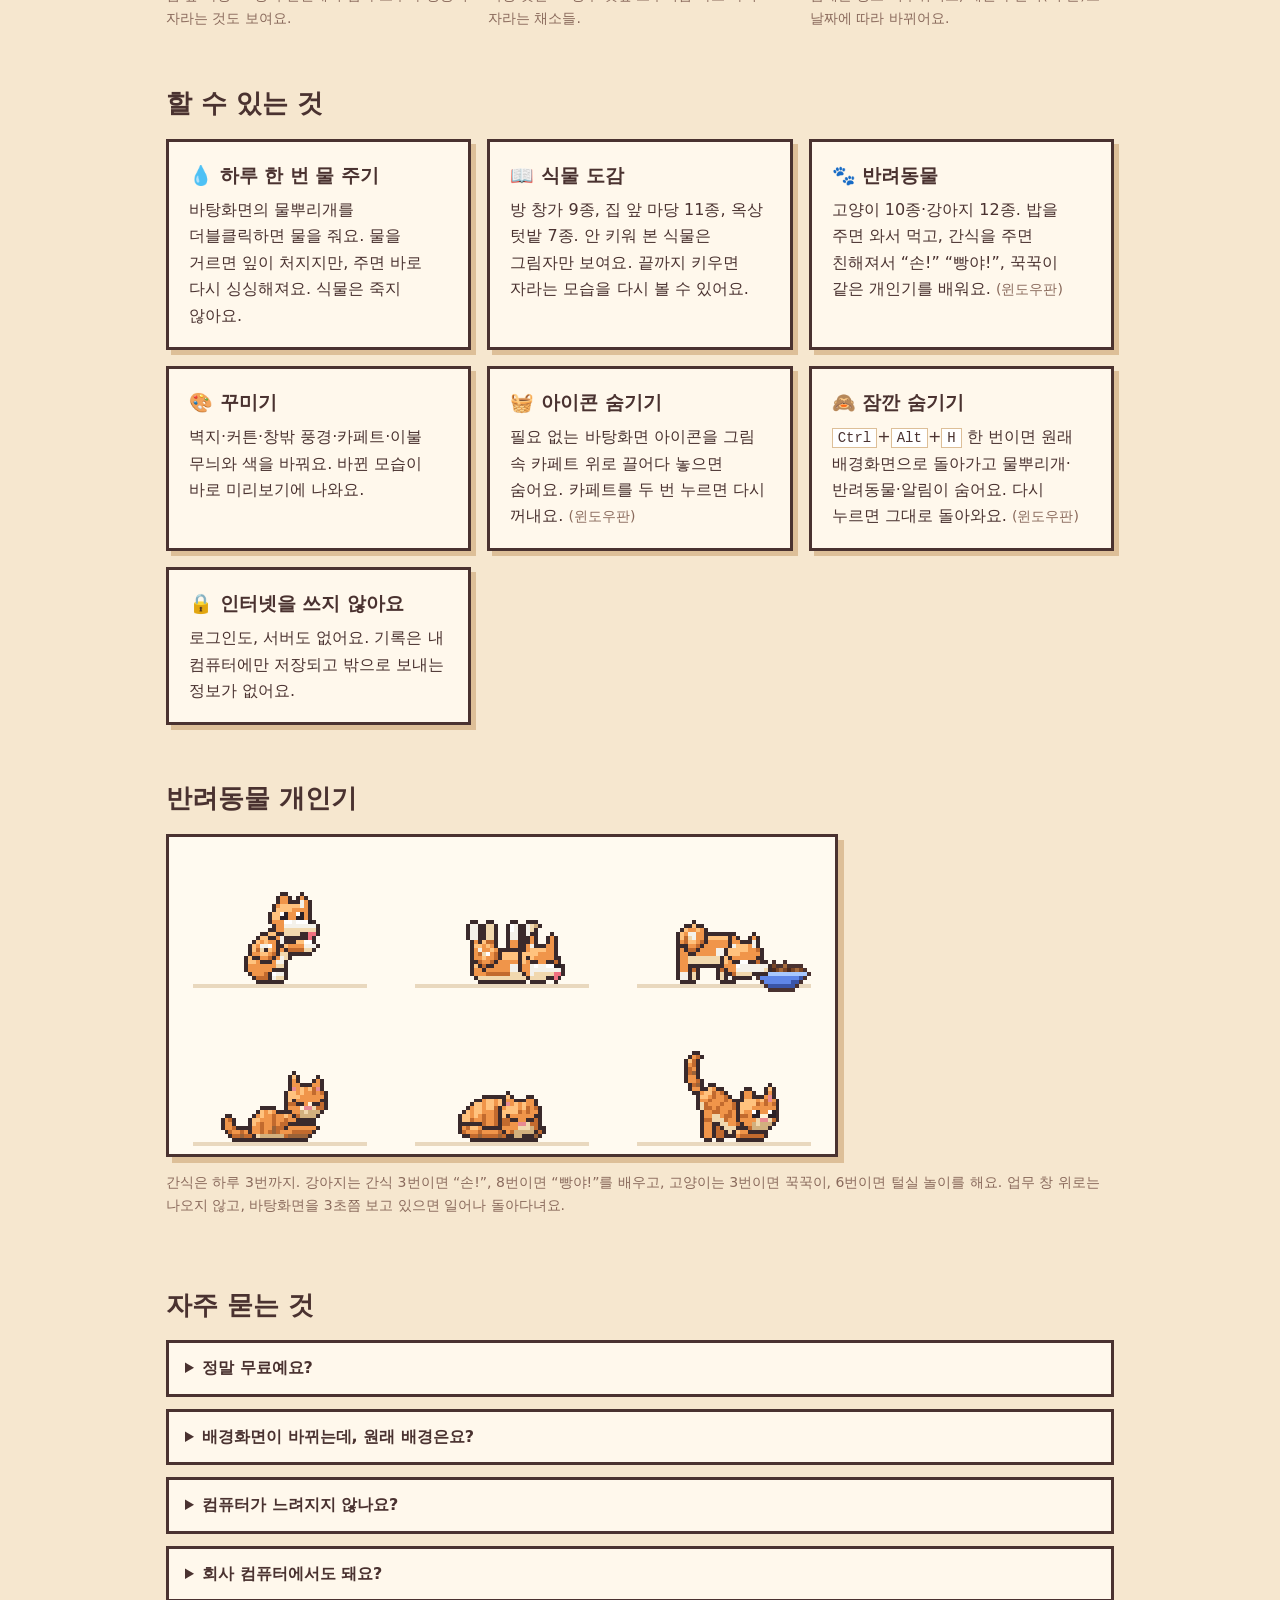
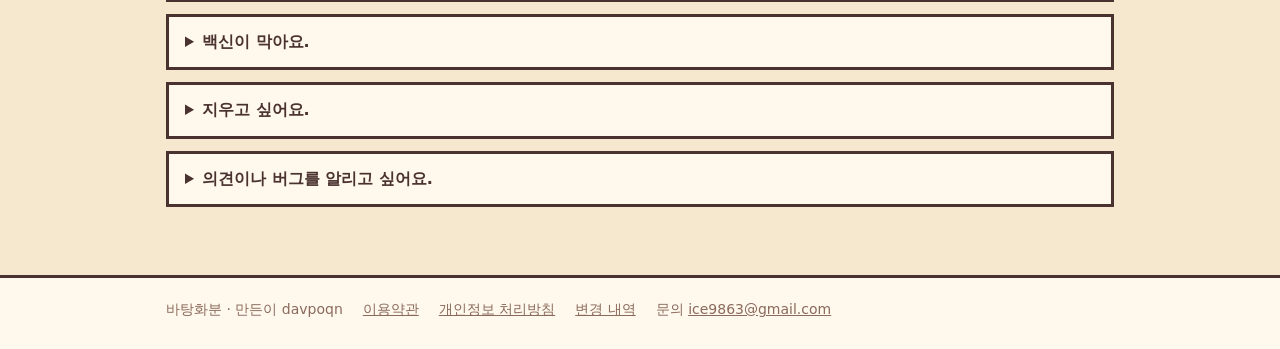
==== commit bcb77836: "0.3.1 테스트판: 반려동물이 더 자주 움직임, 아이콘 자동 정렬에서도 카페트 숨기기 Co-Authored-By: Claude Opus 5.5 <noreply@anthropic." ====
--- a/index.html
+++ b/index.html
@@ -50,7 +50,7 @@
           <a class="btn" href="https://github.com/davpoqn/hwabun/releases/latest/download/Hwabun-mac.zip">맥용 받기 <small>.zip</small></a>
         </div>
       </div>
-      <p class="note">지금 판: <strong>0.3.0 테스트판</strong> (2026년 11월 19일) ·
+      <p class="note">지금 판: <strong>0.3.1 테스트판</strong> (2026년 11월 20일) ·
         <a href="https://github.com/davpoqn/hwabun/releases">모든 판</a> ·
         무료이고 결제·광고가 없어요.</p>
       <div class="box">
@@ -106,7 +106,7 @@
       <img class="shot pixel" src="img/pets.png" width="672" height="320" loading="lazy" style="max-width:672px"
         alt="반려동물 자세 모음: 시바견이 앞발을 내밀고(손), 벌러덩 누워 있고(빵야), 밥그릇에서 밥을 먹는다. 치즈 고양이가 꾹꾹이를 하고, 동그랗게 자고, 기지개를 켠다.">
       <p class="note">간식은 하루 3번까지. 강아지는 간식 3번이면 “손!”, 8번이면 “빵야!”를 배우고, 고양이는 3번이면 꾹꾹이, 6번이면 털실 놀이를 해요.
-        업무 창 위로는 나오지 않고, 바탕화면을 보고 있을 때만 움직여요.</p>
+        업무 창 위로는 나오지 않고, 바탕화면을 3초쯤 보고 있으면 일어나 돌아다녀요.</p>
     </section>
 
     <section id="faq">
